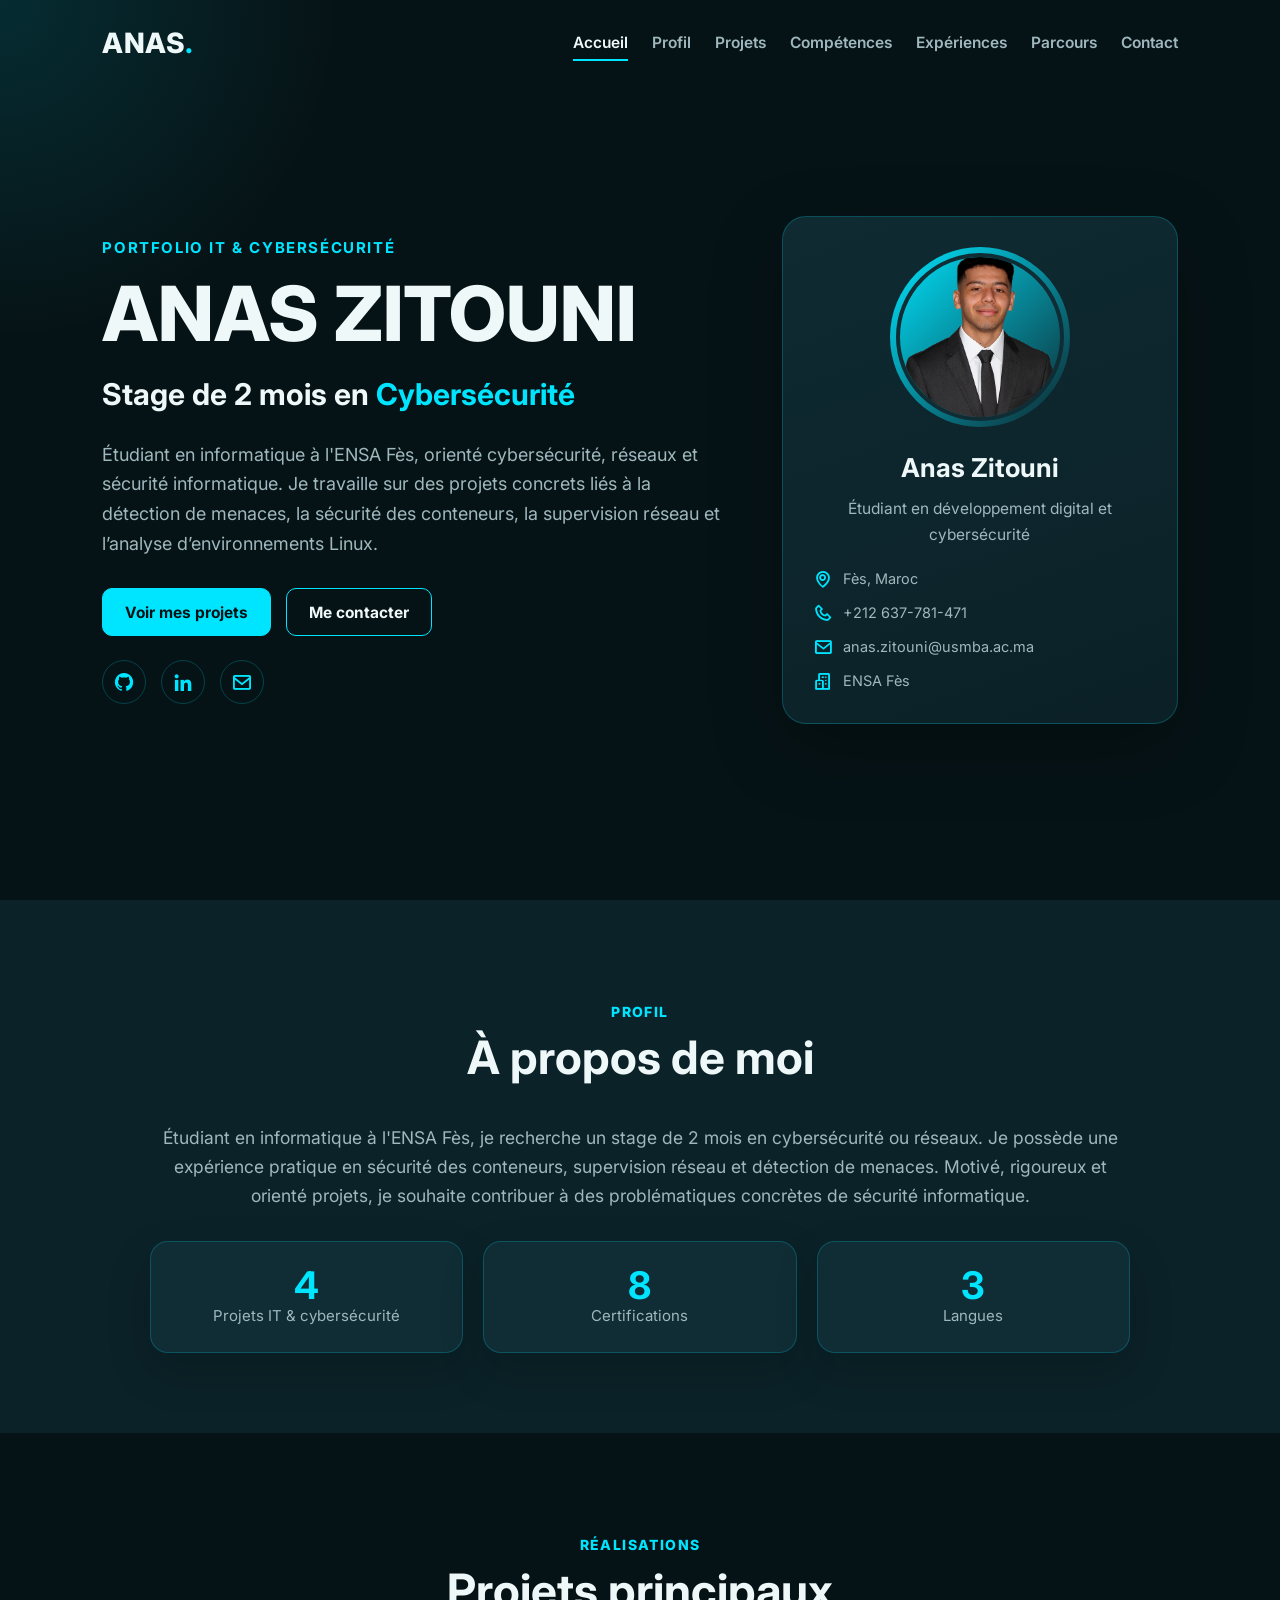
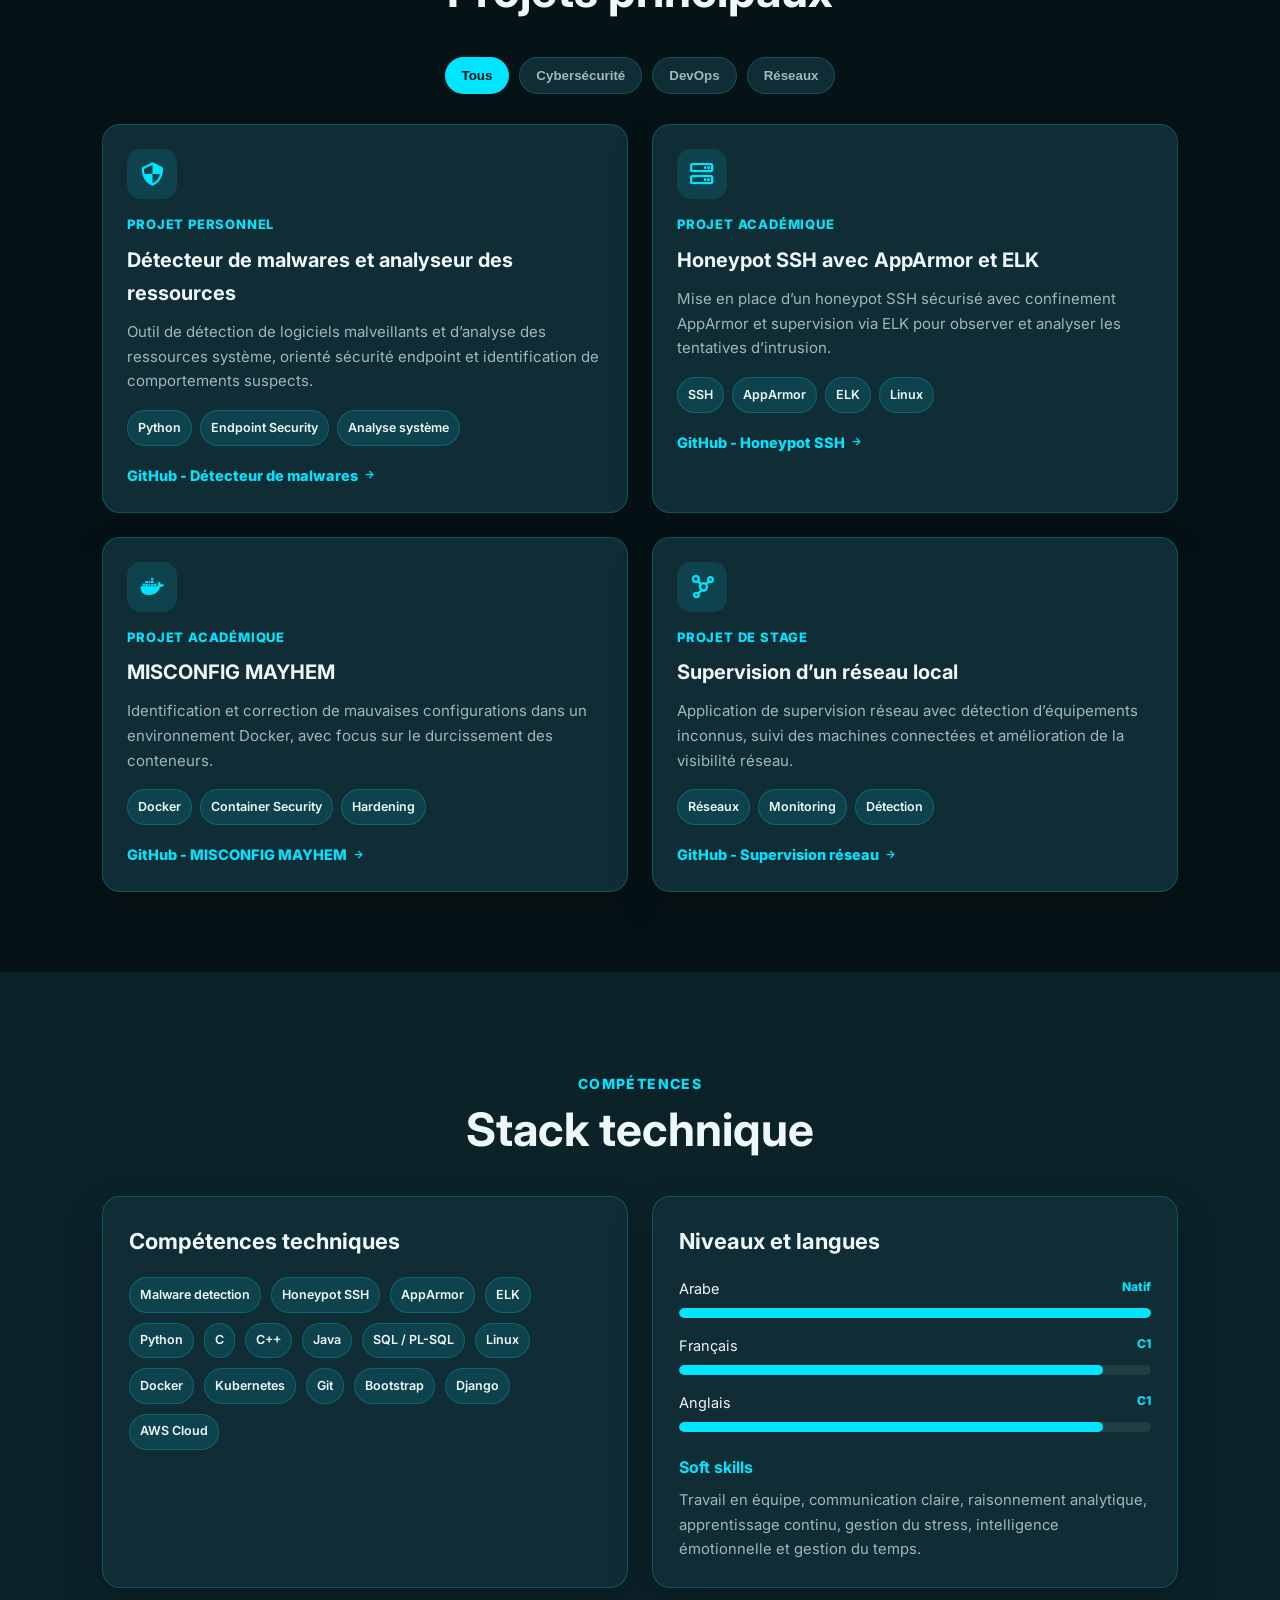
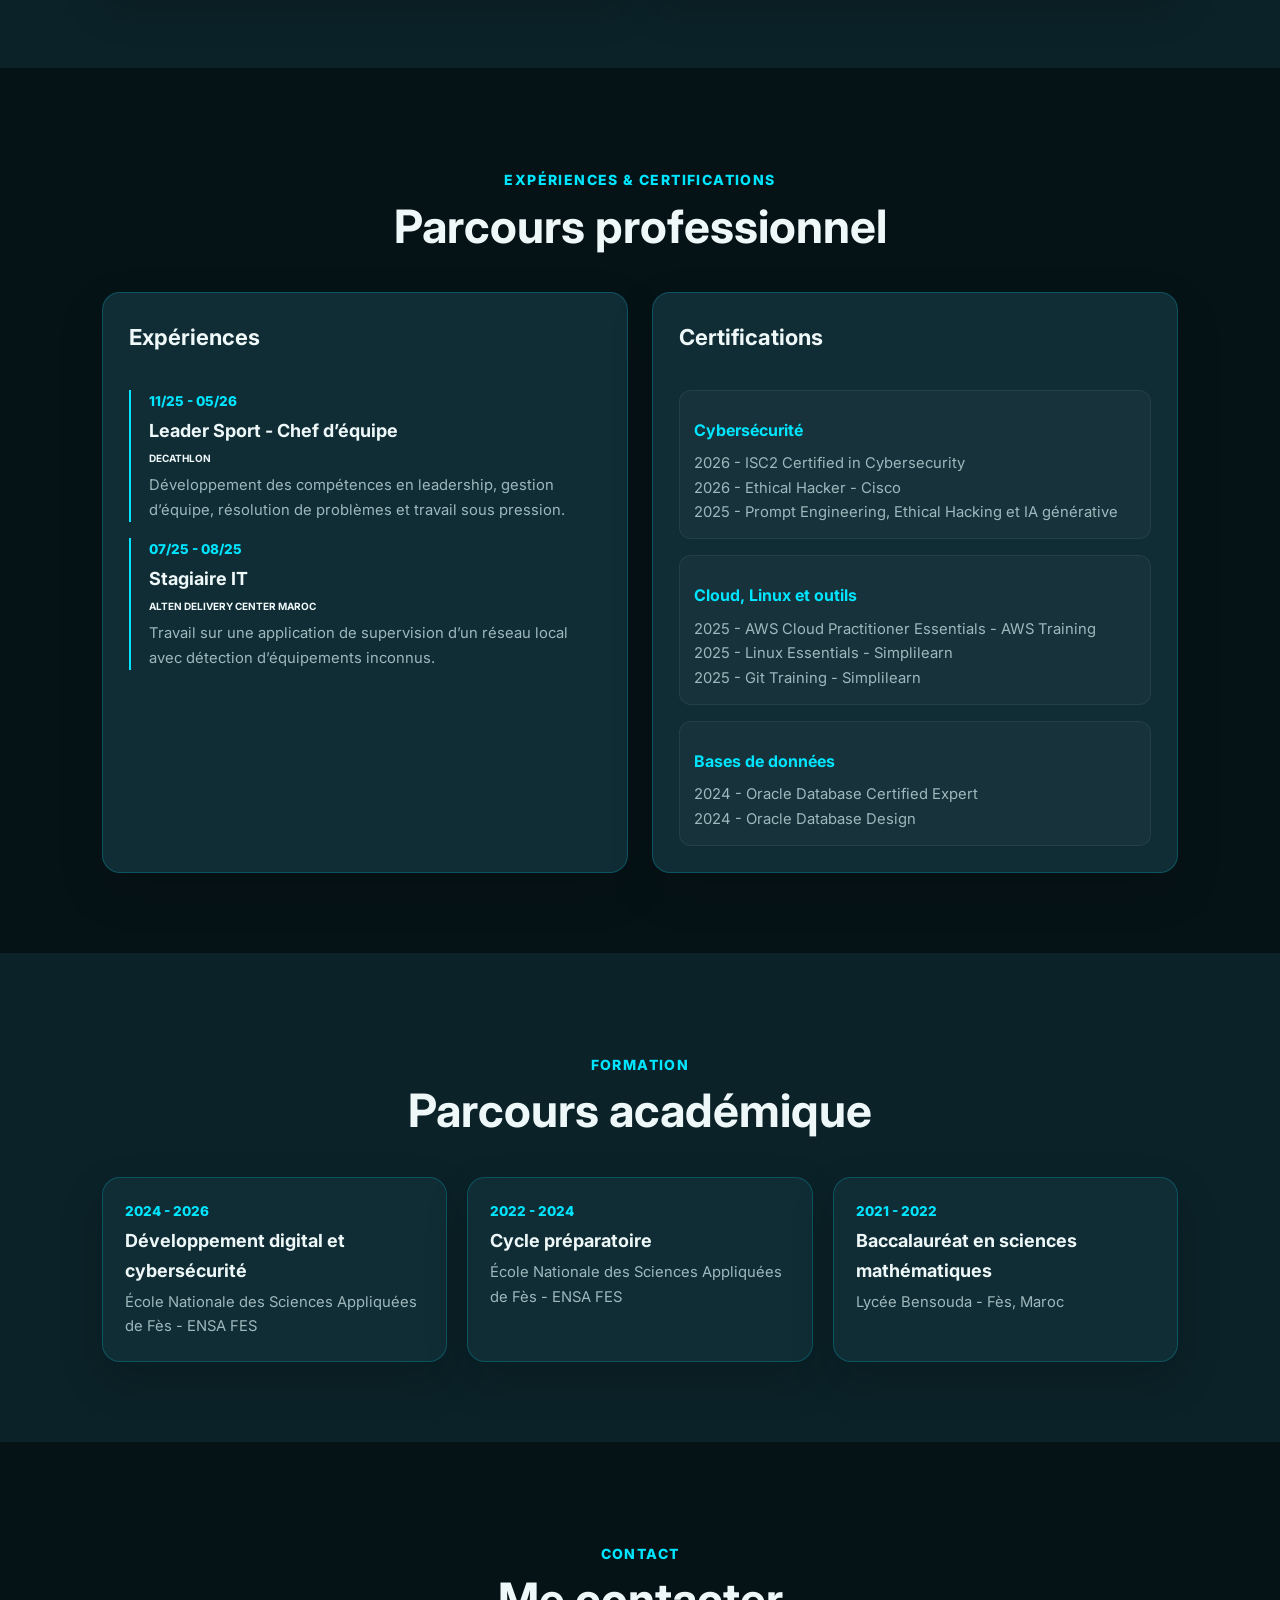
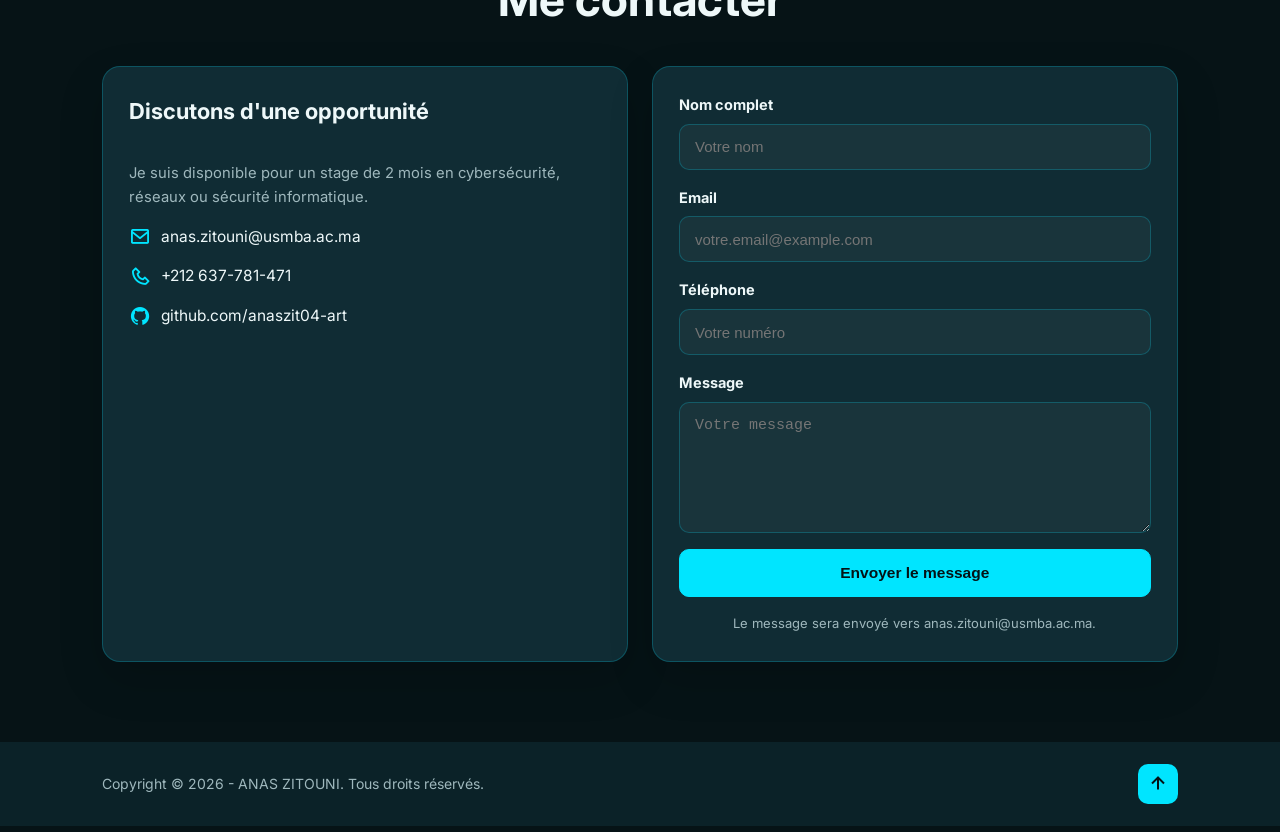
==== index.html @ c16523fe "Add portfolio files" ====
<!DOCTYPE html>
<html lang="fr">
<head>
    <meta charset="UTF-8">
    <meta name="viewport" content="width=device-width, initial-scale=1.0">
    <meta name="description" content="Portfolio d'Anas Zitouni - Cybersécurité, réseaux, Linux, Docker, supervision et détection de menaces.">
    <meta name="keywords" content="Anas Zitouni, Cybersécurité, Réseaux, ENSA Fès, Linux, Docker, Kubernetes, ELK, Honeypot SSH, Malware Detection">
    <meta name="author" content="Anas Zitouni">
    <title>Anas Zitouni | Portfolio Cybersécurité</title>

    <link rel="preconnect" href="https://fonts.googleapis.com">
    <link rel="preconnect" href="https://fonts.gstatic.com" crossorigin>
    <link href="https://fonts.googleapis.com/css2?family=Inter:wght@400;500;600;700;800&display=swap" rel="stylesheet">
    <link href="https://unpkg.com/boxicons@2.1.4/css/boxicons.min.css" rel="stylesheet">
    <link rel="stylesheet" href="style.css">
</head>
<body>
    <header class="header" id="header">
        <a href="#home" class="logo">ANAS<span>.</span></a>

        <button class="menu-btn" id="menu-icon" aria-label="Ouvrir le menu">
            <i class='bx bx-menu'></i>
        </button>

        <nav class="navbar" id="navbar">
            <a href="#home" class="active">Accueil</a>
            <a href="#about">Profil</a>
            <a href="#projects">Projets</a>
            <a href="#skills">Compétences</a>
            <a href="#experience">Expériences</a>
            <a href="#education">Parcours</a>
            <a href="#contact">Contact</a>
        </nav>
    </header>

    <main>
        <section class="home section" id="home">
            <div class="home-grid">
                <div class="home-content reveal">
                    <p class="eyebrow">Portfolio IT & Cybersécurité</p>
                    <h1>ANAS ZITOUNI</h1>
                    <h2>Stage de 2 mois en <span id="type-text">Cybersécurité</span></h2>
                    <p class="home-description">
                        Étudiant en informatique à l'ENSA Fès, orienté cybersécurité, réseaux et sécurité informatique. Je travaille sur des projets concrets liés à la détection de menaces, la sécurité des conteneurs, la supervision réseau et l’analyse d’environnements Linux.
                    </p>

                    <div class="hero-actions">
                        <a href="#projects" class="btn primary">Voir mes projets</a>
                        <a href="#contact" class="btn secondary">Me contacter</a>
                    </div>

                    <div class="social-links">
                        <a href="https://github.com/anaszit04-art" target="_blank" rel="noopener" aria-label="GitHub"><i class='bx bxl-github'></i></a>
                        <a href="https://www.linkedin.com/in/anas-zitouni-183b97251/" target="_blank" rel="noopener" aria-label="LinkedIn"><i class='bx bxl-linkedin'></i></a>
                        <a href="mailto:anas.zitouni@usmba.ac.ma" aria-label="Email"><i class='bx bx-envelope'></i></a>
                    </div>
                </div>

                <div class="home-card reveal">
                    <div class="profile-image-wrap">
                        <img src="ME_PNG.png" alt="Photo de Anas Zitouni" class="profile-image">
                    </div>
                    <h3>Anas Zitouni</h3>
                    <p>Étudiant en développement digital et cybersécurité</p>
                    <ul class="quick-info">
                        <li><i class='bx bx-map'></i> Fès, Maroc</li>
                        <li><i class='bx bx-phone'></i> +212 637-781-471</li>
                        <li><i class='bx bx-envelope'></i> anas.zitouni@usmba.ac.ma</li>
                        <li><i class='bx bx-buildings'></i> ENSA Fès</li>
                    </ul>
                </div>
            </div>
        </section>

        <section class="about section" id="about">
            <div class="section-title reveal">
                <p>Profil</p>
                <h2>À propos de moi</h2>
            </div>

            <div class="about-content reveal">
                <p>
                    Étudiant en informatique à l'ENSA Fès, je recherche un stage de 2 mois en cybersécurité ou réseaux. Je possède une expérience pratique en sécurité des conteneurs, supervision réseau et détection de menaces. Motivé, rigoureux et orienté projets, je souhaite contribuer à des problématiques concrètes de sécurité informatique.
                </p>

                <div class="stats-grid">
                    <div class="stat-card">
                        <strong data-counter="4">0</strong>
                        <span>Projets IT & cybersécurité</span>
                    </div>
                    <div class="stat-card">
                        <strong data-counter="8">0</strong>
                        <span>Certifications</span>
                    </div>
                    <div class="stat-card">
                        <strong data-counter="3">0</strong>
                        <span>Langues</span>
                    </div>
                </div>
            </div>
        </section>

        <section class="projects section" id="projects">
            <div class="section-title reveal">
                <p>Réalisations</p>
                <h2>Projets principaux</h2>
            </div>

            <div class="project-filter reveal">
                <button class="filter-btn active" data-filter="all">Tous</button>
                <button class="filter-btn" data-filter="cyber">Cybersécurité</button>
                <button class="filter-btn" data-filter="devops">DevOps</button>
                <button class="filter-btn" data-filter="network">Réseaux</button>
            </div>

            <div class="projects-grid">
                <article class="project-card reveal" data-category="cyber">
                    <div class="project-icon"><i class='bx bx-shield-quarter'></i></div>
                    <span class="project-type">Projet personnel</span>
                    <h3>Détecteur de malwares et analyseur des ressources</h3>
                    <p>Outil de détection de logiciels malveillants et d’analyse des ressources système, orienté sécurité endpoint et identification de comportements suspects.</p>
                    <div class="tags">
                        <span>Python</span><span>Endpoint Security</span><span>Analyse système</span>
                    </div>
                    <a href="https://github.com/anaszit04-art/Malware-detector-and-ressource-scanner" target="_blank" rel="noopener" class="project-link">GitHub - Détecteur de malwares <i class='bx bx-right-arrow-alt'></i></a>
                </article>

                <article class="project-card reveal" data-category="cyber devops">
                    <div class="project-icon"><i class='bx bx-server'></i></div>
                    <span class="project-type">Projet académique</span>
                    <h3>Honeypot SSH avec AppArmor et ELK</h3>
                    <p>Mise en place d’un honeypot SSH sécurisé avec confinement AppArmor et supervision via ELK pour observer et analyser les tentatives d’intrusion.</p>
                    <div class="tags">
                        <span>SSH</span><span>AppArmor</span><span>ELK</span><span>Linux</span>
                    </div>
                    <a href="https://github.com/anaszit04-art/Honeypot-SSH-avec-confinement-AppArmor-et-monitoring-ELKr" target="_blank" rel="noopener" class="project-link">GitHub - Honeypot SSH <i class='bx bx-right-arrow-alt'></i></a>
                </article>

                <article class="project-card reveal" data-category="cyber devops">
                    <div class="project-icon"><i class='bx bxl-docker'></i></div>
                    <span class="project-type">Projet académique</span>
                    <h3>MISCONFIG MAYHEM</h3>
                    <p>Identification et correction de mauvaises configurations dans un environnement Docker, avec focus sur le durcissement des conteneurs.</p>
                    <div class="tags">
                        <span>Docker</span><span>Container Security</span><span>Hardening</span>
                    </div>
                    <a href="https://github.com/anaszit04-art/MISCONFIG-MYHEM-Securing-a-containerized-application" target="_blank" rel="noopener" class="project-link">GitHub - MISCONFIG MAYHEM <i class='bx bx-right-arrow-alt'></i></a>
                </article>

                <article class="project-card reveal" data-category="network">
                    <div class="project-icon"><i class='bx bx-network-chart'></i></div>
                    <span class="project-type">Projet de stage</span>
                    <h3>Supervision d’un réseau local</h3>
                    <p>Application de supervision réseau avec détection d’équipements inconnus, suivi des machines connectées et amélioration de la visibilité réseau.</p>
                    <div class="tags">
                        <span>Réseaux</span><span>Monitoring</span><span>Détection</span>
                    </div>
                    <a href="https://github.com/anaszit04-art/Local-Network-Monitoring-and-Unknown-Devices-Detection-Application" target="_blank" rel="noopener" class="project-link">GitHub - Supervision réseau <i class='bx bx-right-arrow-alt'></i></a>
                </article>
            </div>
        </section>

        <section class="skills section" id="skills">
            <div class="section-title reveal">
                <p>Compétences</p>
                <h2>Stack technique</h2>
            </div>

            <div class="skills-layout">
                <div class="skills-card reveal">
                    <h3>Compétences techniques</h3>
                    <div class="skill-tags">
                        <span>Malware detection</span>
                        <span>Honeypot SSH</span>
                        <span>AppArmor</span>
                        <span>ELK</span>
                        <span>Python</span>
                        <span>C</span>
                        <span>C++</span>
                        <span>Java</span>
                        <span>SQL / PL-SQL</span>
                        <span>Linux</span>
                        <span>Docker</span>
                        <span>Kubernetes</span>
                        <span>Git</span>
                        <span>Bootstrap</span>
                        <span>Django</span>
                        <span>AWS Cloud</span>
                    </div>
                </div>

                <div class="skills-card reveal">
                    <h3>Niveaux et langues</h3>
                    <div class="progress-list">
                        <div class="progress-item"><div><span>Arabe</span><small>Natif</small></div><div class="progress-bar"><span data-width="100%"></span></div></div>
                        <div class="progress-item"><div><span>Français</span><small>C1</small></div><div class="progress-bar"><span data-width="90%"></span></div></div>
                        <div class="progress-item"><div><span>Anglais</span><small>C1</small></div><div class="progress-bar"><span data-width="90%"></span></div></div>
                    </div>
                    <h4>Soft skills</h4>
                    <p>Travail en équipe, communication claire, raisonnement analytique, apprentissage continu, gestion du stress, intelligence émotionnelle et gestion du temps.</p>
                </div>
            </div>
        </section>

        <section class="experience section" id="experience">
            <div class="section-title reveal">
                <p>Expériences & certifications</p>
                <h2>Parcours professionnel</h2>
            </div>

            <div class="timeline-grid">
                <div class="timeline-column reveal">
                    <h3>Expériences</h3>
                    <div class="timeline-item">
                        <span>11/25 - 05/26</span>
                        <h4>Leader Sport - Chef d’équipe</h4>
                        <strong>DECATHLON</strong>
                        <p>Développement des compétences en leadership, gestion d’équipe, résolution de problèmes et travail sous pression.</p>
                    </div>
                    <div class="timeline-item">
                        <span>07/25 - 08/25</span>
                        <h4>Stagiaire IT</h4>
                        <strong>ALTEN DELIVERY CENTER MAROC</strong>
                        <p>Travail sur une application de supervision d’un réseau local avec détection d’équipements inconnus.</p>
                    </div>
                </div>

                <div class="timeline-column reveal">
                    <h3>Certifications</h3>
                    <div class="cert-group">
                        <h4>Cybersécurité</h4>
                        <p>2026 - ISC2 Certified in Cybersecurity</p>
                        <p>2026 - Ethical Hacker - Cisco</p>
                        <p>2025 - Prompt Engineering, Ethical Hacking et IA générative</p>
                    </div>
                    <div class="cert-group">
                        <h4>Cloud, Linux et outils</h4>
                        <p>2025 - AWS Cloud Practitioner Essentials - AWS Training</p>
                        <p>2025 - Linux Essentials - Simplilearn</p>
                        <p>2025 - Git Training - Simplilearn</p>
                    </div>
                    <div class="cert-group">
                        <h4>Bases de données</h4>
                        <p>2024 - Oracle Database Certified Expert</p>
                        <p>2024 - Oracle Database Design</p>
                    </div>
                </div>
            </div>
        </section>

        <section class="education section" id="education">
            <div class="section-title reveal">
                <p>Formation</p>
                <h2>Parcours académique</h2>
            </div>

            <div class="education-cards">
                <article class="edu-card reveal">
                    <span>2024 - 2026</span>
                    <h3>Développement digital et cybersécurité</h3>
                    <p>École Nationale des Sciences Appliquées de Fès - ENSA FES</p>
                </article>
                <article class="edu-card reveal">
                    <span>2022 - 2024</span>
                    <h3>Cycle préparatoire</h3>
                    <p>École Nationale des Sciences Appliquées de Fès - ENSA FES</p>
                </article>
                <article class="edu-card reveal">
                    <span>2021 - 2022</span>
                    <h3>Baccalauréat en sciences mathématiques</h3>
                    <p>Lycée Bensouda - Fès, Maroc</p>
                </article>
            </div>
        </section>

        <section class="contact section" id="contact">
            <div class="section-title reveal">
                <p>Contact</p>
                <h2>Me contacter</h2>
            </div>

            <div class="contact-grid">
                <div class="contact-info reveal">
                    <h3>Discutons d'une opportunité</h3>
                    <p>Je suis disponible pour un stage de 2 mois en cybersécurité, réseaux ou sécurité informatique.</p>
                    <a href="mailto:anas.zitouni@usmba.ac.ma"><i class='bx bx-envelope'></i> anas.zitouni@usmba.ac.ma</a>
                    <a href="tel:+212637781471"><i class='bx bx-phone'></i> +212 637-781-471</a>
                    <a href="https://github.com/anaszit04-art" target="_blank" rel="noopener"><i class='bx bxl-github'></i> github.com/anaszit04-art</a>
                </div>

                <form class="contact-form reveal" id="contact-form" action="https://formsubmit.co/anas.zitouni@usmba.ac.ma" method="POST">
                    <input type="hidden" name="_subject" value="Nouveau message depuis le portfolio de Anas Zitouni">
                    <input type="hidden" name="_template" value="table">
                    <input type="hidden" name="_captcha" value="false">
                    <input type="text" name="_honey" style="display:none">

                    <div class="form-row">
                        <label for="name">Nom complet</label>
                        <input type="text" id="name" name="name" placeholder="Votre nom" required>
                    </div>
                    <div class="form-row">
                        <label for="email">Email</label>
                        <input type="email" id="email" name="email" placeholder="votre.email@example.com" required>
                    </div>
                    <div class="form-row">
                        <label for="phone">Téléphone</label>
                        <input type="tel" id="phone" name="phone" placeholder="Votre numéro">
                    </div>
                    <div class="form-row">
                        <label for="message">Message</label>
                        <textarea id="message" name="message" rows="6" placeholder="Votre message" required></textarea>
                    </div>
                    <button type="submit" class="btn primary full">Envoyer le message</button>
                    <p class="form-note" id="form-note">Le message sera envoyé vers anas.zitouni@usmba.ac.ma.</p>
                </form>
            </div>
        </section>
    </main>

    <footer class="footer">
        <p>Copyright &copy; 2026 - ANAS ZITOUNI. Tous droits réservés.</p>
        <a href="#home" class="top-link" aria-label="Retour en haut"><i class='bx bx-up-arrow-alt'></i></a>
    </footer>

    <script src="main.js"></script>
</body>
</html>
---- style.css ----
* {
    margin: 0;
    padding: 0;
    box-sizing: border-box;
    text-decoration: none;
    border: none;
    outline: none;
    scroll-behavior: smooth;
}

:root {
    --bg: #061316;
    --bg-soft: #0b2228;
    --card: #102c34;
    --card-hover: #153943;
    --text: #eef8f9;
    --muted: #9fb8bd;
    --primary: #00e5ff;
    --primary-soft: rgba(0, 229, 255, 0.12);
    --border: rgba(0, 229, 255, 0.22);
    --shadow: 0 24px 70px rgba(0, 0, 0, 0.28);
}

html {
    font-size: 62.5%;
    overflow-x: hidden;
}

body {
    font-family: 'Inter', sans-serif;
    color: var(--text);
    background: radial-gradient(circle at top left, rgba(0, 229, 255, 0.12), transparent 34rem), var(--bg);
    line-height: 1.65;
}

body.menu-open {
    overflow: hidden;
}

.header {
    position: fixed;
    top: 0;
    left: 0;
    width: 100%;
    padding: 2rem 8%;
    display: flex;
    align-items: center;
    justify-content: space-between;
    z-index: 1000;
    transition: 0.3s ease;
}

.header.sticky {
    background: rgba(6, 19, 22, 0.88);
    backdrop-filter: blur(14px);
    box-shadow: 0 10px 30px rgba(0, 0, 0, 0.25);
    padding: 1.3rem 8%;
}

.logo {
    color: var(--text);
    font-size: 2.8rem;
    font-weight: 800;
    letter-spacing: 0.05rem;
}

.logo span,
.section-title span,
.home h2 span {
    color: var(--primary);
}

.navbar {
    display: flex;
    align-items: center;
    gap: 2.4rem;
}

.navbar a {
    color: var(--muted);
    font-size: 1.55rem;
    font-weight: 600;
    transition: 0.25s ease;
    position: relative;
}

.navbar a::after {
    content: '';
    position: absolute;
    left: 0;
    bottom: -0.55rem;
    width: 0;
    height: 0.2rem;
    background: var(--primary);
    transition: 0.25s ease;
}

.navbar a:hover,
.navbar a.active {
    color: var(--text);
}

.navbar a:hover::after,
.navbar a.active::after {
    width: 100%;
}

.menu-btn {
    display: none;
    background: transparent;
    color: var(--text);
    font-size: 3.4rem;
    cursor: pointer;
}

.section {
    padding: 10rem 8% 8rem;
}

.home {
    min-height: 100vh;
    display: flex;
    align-items: center;
    padding-top: 12rem;
}

.home-grid {
    width: 100%;
    display: grid;
    grid-template-columns: 1.35fr 0.85fr;
    gap: 5rem;
    align-items: center;
}

.eyebrow {
    color: var(--primary);
    font-size: 1.5rem;
    font-weight: 700;
    text-transform: uppercase;
    letter-spacing: 0.16rem;
    margin-bottom: 1.4rem;
}

.home h1 {
    font-size: clamp(4.4rem, 7vw, 7.6rem);
    line-height: 1.05;
    font-weight: 800;
    margin-bottom: 1.6rem;
}

.home h2 {
    font-size: clamp(2rem, 3vw, 3rem);
    margin-bottom: 2rem;
    color: var(--text);
}

.home-description {
    max-width: 72rem;
    color: var(--muted);
    font-size: 1.8rem;
    margin-bottom: 3rem;
}

.hero-actions,
.social-links {
    display: flex;
    align-items: center;
    gap: 1.5rem;
    flex-wrap: wrap;
}

.btn {
    display: inline-flex;
    align-items: center;
    justify-content: center;
    min-height: 4.8rem;
    padding: 0 2.2rem;
    border-radius: 1rem;
    border: 0.1rem solid var(--primary);
    font-size: 1.55rem;
    font-weight: 700;
    color: var(--text);
    transition: 0.25s ease;
    cursor: pointer;
}

.btn.primary {
    background: var(--primary);
    color: #041215;
}

.btn.primary:hover {
    transform: translateY(-0.3rem);
    box-shadow: 0 16px 35px rgba(0, 229, 255, 0.22);
}

.btn.secondary {
    background: transparent;
}

.btn.secondary:hover {
    background: var(--primary-soft);
    transform: translateY(-0.3rem);
}

.btn.full {
    width: 100%;
}

.social-links {
    margin-top: 2.4rem;
}

.social-links a {
    width: 4.4rem;
    height: 4.4rem;
    display: inline-flex;
    align-items: center;
    justify-content: center;
    border: 0.1rem solid var(--border);
    border-radius: 50%;
    color: var(--primary);
    font-size: 2.2rem;
    transition: 0.25s ease;
}

.social-links a:hover {
    background: var(--primary);
    color: #041215;
    transform: translateY(-0.3rem);
}

.home-card {
    background: linear-gradient(160deg, rgba(16, 44, 52, 0.96), rgba(11, 34, 40, 0.96));
    border: 0.1rem solid var(--border);
    border-radius: 2.4rem;
    padding: 3rem;
    box-shadow: var(--shadow);
    text-align: center;
}

.profile-image-wrap {
    width: 18rem;
    height: 18rem;
    margin: 0 auto 2rem;
    padding: 0.6rem;
    border-radius: 50%;
    background: linear-gradient(135deg, var(--primary), transparent);
}

.profile-image {
    width: 100%;
    height: 100%;
    object-fit: cover;
    border-radius: 50%;
    border: 0.4rem solid var(--card);
}

.home-card h3 {
    font-size: 2.6rem;
    margin-bottom: 0.6rem;
}

.home-card p {
    color: var(--muted);
    font-size: 1.55rem;
    margin-bottom: 2rem;
}

.quick-info {
    list-style: none;
    display: grid;
    gap: 1rem;
    text-align: left;
}

.quick-info li {
    display: flex;
    gap: 1rem;
    align-items: center;
    font-size: 1.45rem;
    color: var(--muted);
    word-break: break-word;
}

.quick-info i {
    color: var(--primary);
    font-size: 2rem;
}

.section-title {
    text-align: center;
    max-width: 76rem;
    margin: 0 auto 4rem;
}

.section-title p {
    color: var(--primary);
    text-transform: uppercase;
    letter-spacing: 0.14rem;
    font-size: 1.4rem;
    font-weight: 800;
    margin-bottom: 0.8rem;
}

.section-title h2 {
    font-size: clamp(3rem, 4vw, 4.6rem);
    line-height: 1.15;
}

.about,
.skills,
.education {
    background: var(--bg-soft);
}

.about-content {
    max-width: 98rem;
    margin: 0 auto;
    text-align: center;
}

.about-content > p {
    font-size: 1.75rem;
    color: var(--muted);
    margin-bottom: 3rem;
}

.stats-grid {
    display: grid;
    grid-template-columns: repeat(3, 1fr);
    gap: 2rem;
}

.stat-card,
.project-card,
.skills-card,
.timeline-column,
.edu-card,
.contact-info,
.contact-form {
    background: var(--card);
    border: 0.1rem solid var(--border);
    border-radius: 1.8rem;
    box-shadow: 0 18px 45px rgba(0, 0, 0, 0.16);
}

.stat-card {
    padding: 2.4rem;
}

.stat-card strong {
    display: block;
    color: var(--primary);
    font-size: 3.8rem;
    line-height: 1;
}

.stat-card span {
    color: var(--muted);
    font-size: 1.5rem;
}

.project-filter {
    display: flex;
    justify-content: center;
    gap: 1rem;
    flex-wrap: wrap;
    margin-bottom: 3rem;
}

.filter-btn {
    padding: 1rem 1.6rem;
    border-radius: 999px;
    background: var(--card);
    color: var(--muted);
    border: 0.1rem solid var(--border);
    font-weight: 700;
    cursor: pointer;
    transition: 0.25s ease;
}

.filter-btn:hover,
.filter-btn.active {
    background: var(--primary);
    color: #041215;
}

.projects-grid {
    display: grid;
    grid-template-columns: repeat(2, minmax(0, 1fr));
    gap: 2.4rem;
}

.project-card {
    padding: 2.4rem;
    transition: 0.25s ease;
}

.project-card:hover {
    transform: translateY(-0.7rem);
    background: var(--card-hover);
}

.project-card.hide {
    display: none;
}

.project-icon {
    width: 5rem;
    height: 5rem;
    display: flex;
    align-items: center;
    justify-content: center;
    border-radius: 1.4rem;
    background: var(--primary-soft);
    color: var(--primary);
    font-size: 2.8rem;
    margin-bottom: 1.5rem;
}

.project-type {
    color: var(--primary);
    font-size: 1.3rem;
    font-weight: 800;
    text-transform: uppercase;
    letter-spacing: 0.08rem;
}

.project-card h3 {
    font-size: 2rem;
    margin: 0.8rem 0 1rem;
}

.project-card p {
    color: var(--muted);
    font-size: 1.5rem;
    margin-bottom: 1.6rem;
}

.tags {
    display: flex;
    flex-wrap: wrap;
    gap: 0.8rem;
    margin-bottom: 1.8rem;
}

.tags span,
.skill-tags span {
    display: inline-flex;
    padding: 0.65rem 1rem;
    border-radius: 999px;
    background: var(--primary-soft);
    color: var(--text);
    border: 0.1rem solid var(--border);
    font-size: 1.25rem;
    font-weight: 600;
}

.project-link {
    color: var(--primary);
    font-weight: 800;
    font-size: 1.45rem;
    display: inline-flex;
    align-items: center;
    gap: 0.4rem;
}

.skills-layout,
.timeline-grid,
.contact-grid {
    display: grid;
    grid-template-columns: repeat(2, minmax(0, 1fr));
    gap: 2.4rem;
}

.skills-card,
.timeline-column,
.contact-info,
.contact-form {
    padding: 2.6rem;
}

.skills-card h3,
.timeline-column h3,
.contact-info h3 {
    font-size: 2.2rem;
    margin-bottom: 1.8rem;
}

.skill-tags {
    display: flex;
    flex-wrap: wrap;
    gap: 1rem;
}

.progress-list {
    display: grid;
    gap: 1.6rem;
    margin-bottom: 2.2rem;
}

.progress-item > div:first-child {
    display: flex;
    justify-content: space-between;
    gap: 1rem;
    font-size: 1.45rem;
    margin-bottom: 0.7rem;
}

.progress-item small {
    color: var(--primary);
    font-weight: 800;
}

.progress-bar {
    height: 1rem;
    background: rgba(255, 255, 255, 0.08);
    border-radius: 999px;
    overflow: hidden;
}

.progress-bar span {
    display: block;
    width: 0;
    height: 100%;
    background: var(--primary);
    border-radius: 999px;
    transition: width 1.2s ease;
}

.skills-card h4,
.cert-group h4 {
    color: var(--primary);
    font-size: 1.6rem;
    margin: 1.2rem 0 0.8rem;
}

.skills-card p,
.timeline-item p,
.cert-group p,
.edu-card p,
.contact-info p {
    color: var(--muted);
    font-size: 1.48rem;
}

.timeline-column {
    display: grid;
    gap: 1.6rem;
    align-content: start;
}

.timeline-item {
    padding-left: 1.8rem;
    border-left: 0.2rem solid var(--primary);
}

.timeline-item span,
.edu-card span {
    color: var(--primary);
    font-weight: 800;
    font-size: 1.35rem;
}

.timeline-item h4,
.edu-card h3 {
    font-size: 1.8rem;
    margin: 0.4rem 0;
}

.timeline-item strong {
    color: var(--text);
    display: block;
    margin-bottom: 0.7rem;
}

.cert-group {
    padding: 1.4rem;
    border-radius: 1.2rem;
    background: rgba(255, 255, 255, 0.03);
    border: 0.1rem solid rgba(255, 255, 255, 0.06);
}

.education-cards {
    display: grid;
    grid-template-columns: repeat(3, minmax(0, 1fr));
    gap: 2rem;
}

.edu-card {
    padding: 2.2rem;
}

.contact-info {
    display: flex;
    flex-direction: column;
    gap: 1.4rem;
}

.contact-info a {
    color: var(--text);
    font-size: 1.55rem;
    display: inline-flex;
    align-items: center;
    gap: 1rem;
}

.contact-info i {
    color: var(--primary);
    font-size: 2.2rem;
}

.contact-form {
    display: grid;
    gap: 1.6rem;
}

.form-row {
    display: grid;
    gap: 0.7rem;
}

.form-row label {
    color: var(--text);
    font-size: 1.45rem;
    font-weight: 700;
}

.form-row input,
.form-row textarea {
    width: 100%;
    padding: 1.35rem 1.5rem;
    border-radius: 1rem;
    border: 0.1rem solid var(--border);
    color: var(--text);
    background: rgba(255, 255, 255, 0.04);
    font-size: 1.5rem;
    transition: 0.25s ease;
}

.form-row input:focus,
.form-row textarea:focus {
    border-color: var(--primary);
    box-shadow: 0 0 0 0.35rem var(--primary-soft);
}

.form-note {
    color: var(--muted);
    font-size: 1.3rem;
    text-align: center;
}

.footer {
    padding: 2.2rem 8%;
    background: var(--bg-soft);
    display: flex;
    align-items: center;
    justify-content: space-between;
    gap: 2rem;
}

.footer p {
    color: var(--muted);
    font-size: 1.4rem;
}

.top-link {
    width: 4rem;
    height: 4rem;
    border-radius: 1rem;
    background: var(--primary);
    color: #041215;
    display: inline-flex;
    align-items: center;
    justify-content: center;
    font-size: 2.4rem;
}

.reveal {
    opacity: 0;
    transform: translateY(2.2rem);
    transition: opacity 0.6s ease, transform 0.6s ease;
}

.reveal.visible {
    opacity: 1;
    transform: translateY(0);
}

@media (max-width: 1100px) {
    html { font-size: 58%; }
    .home-grid,
    .skills-layout,
    .timeline-grid,
    .contact-grid {
        grid-template-columns: 1fr;
    }
    .home-card { max-width: 52rem; }
}

@media (max-width: 900px) {
    .header,
    .header.sticky {
        padding: 1.5rem 5%;
    }

    .section {
        padding: 9rem 5% 6rem;
    }

    .menu-btn {
        display: inline-flex;
        z-index: 1001;
    }

    .navbar {
        position: fixed;
        top: 0;
        right: -100%;
        width: min(32rem, 82vw);
        height: 100vh;
        flex-direction: column;
        align-items: flex-start;
        justify-content: center;
        padding: 7rem 3rem;
        background: rgba(6, 19, 22, 0.96);
        backdrop-filter: blur(14px);
        border-left: 0.1rem solid var(--border);
        transition: 0.3s ease;
    }

    .navbar.active {
        right: 0;
    }

    .navbar a {
        font-size: 2rem;
    }

    .projects-grid,
    .education-cards,
    .stats-grid {
        grid-template-columns: 1fr;
    }
}

@media (max-width: 560px) {
    html { font-size: 52%; }
    .home h1 { font-size: 4.4rem; }
    .hero-actions { align-items: stretch; }
    .hero-actions .btn { width: 100%; }
    .footer { flex-direction: column; text-align: center; }
}
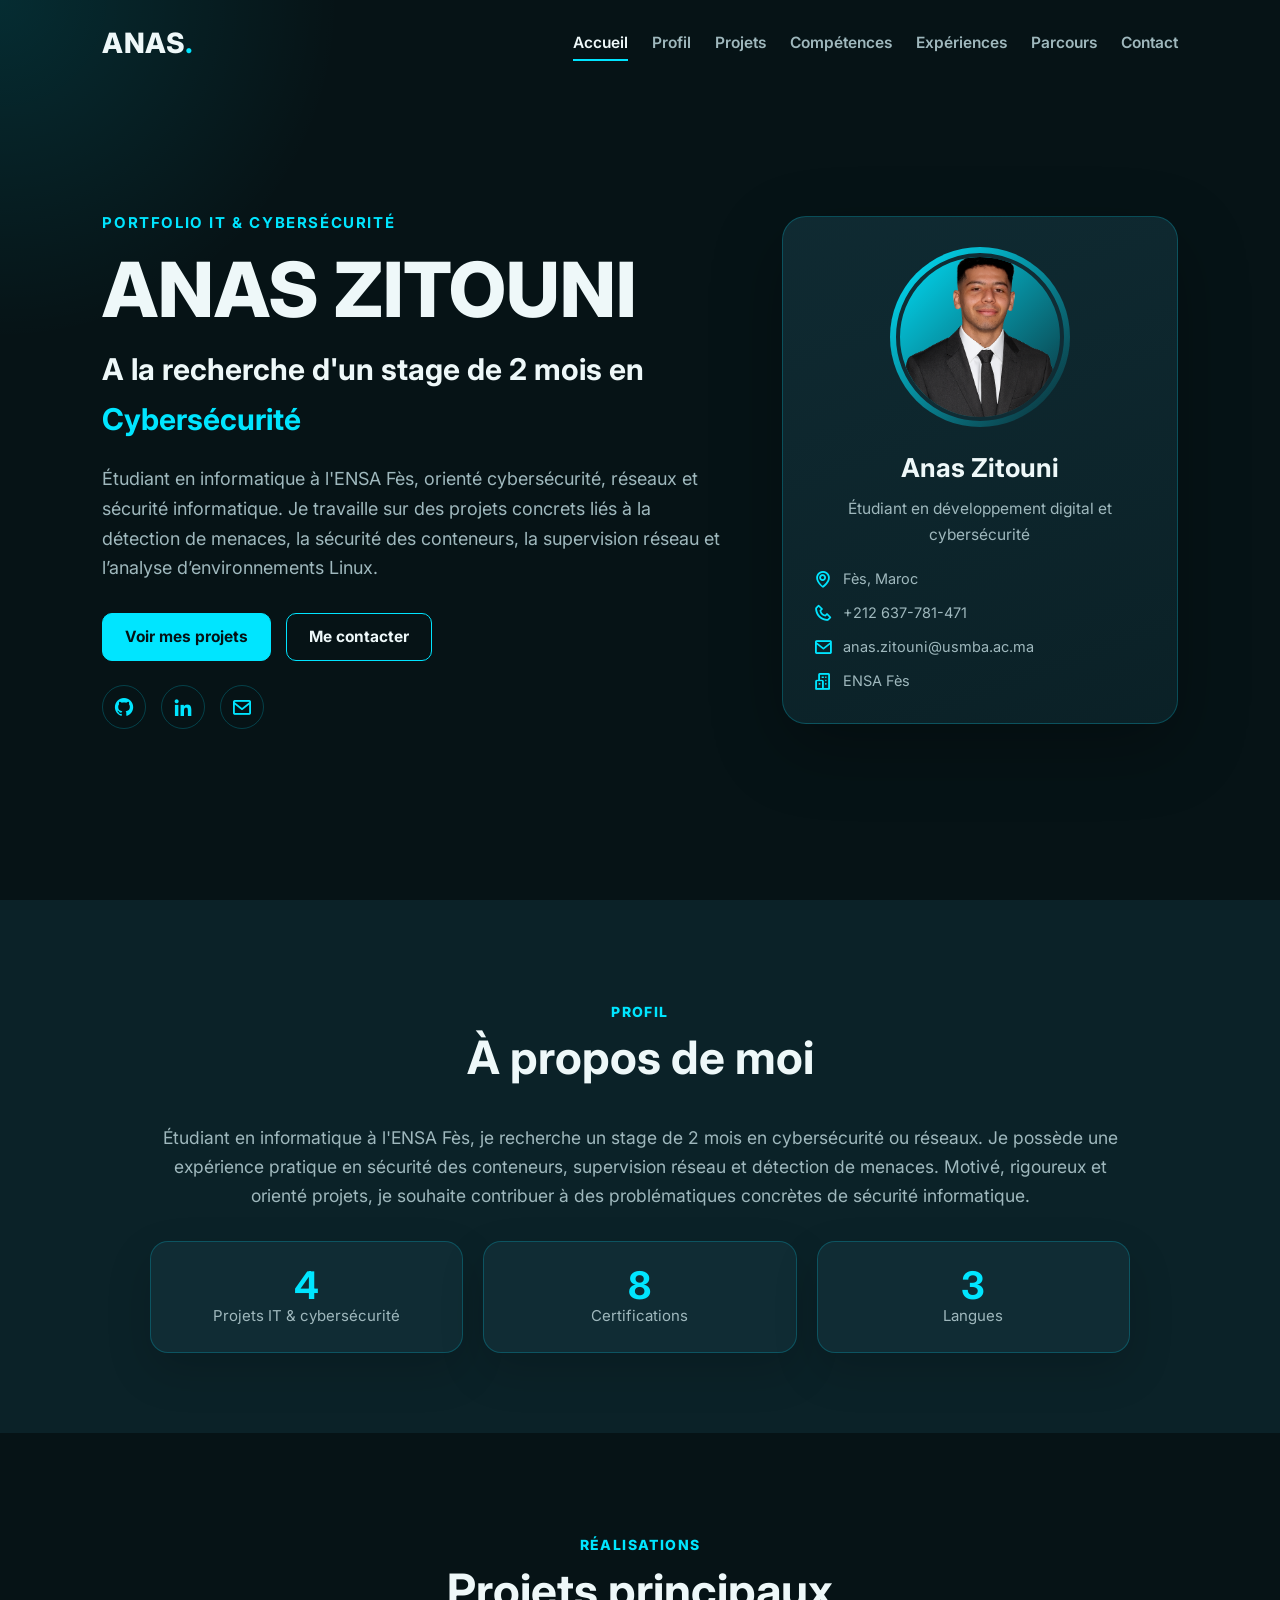
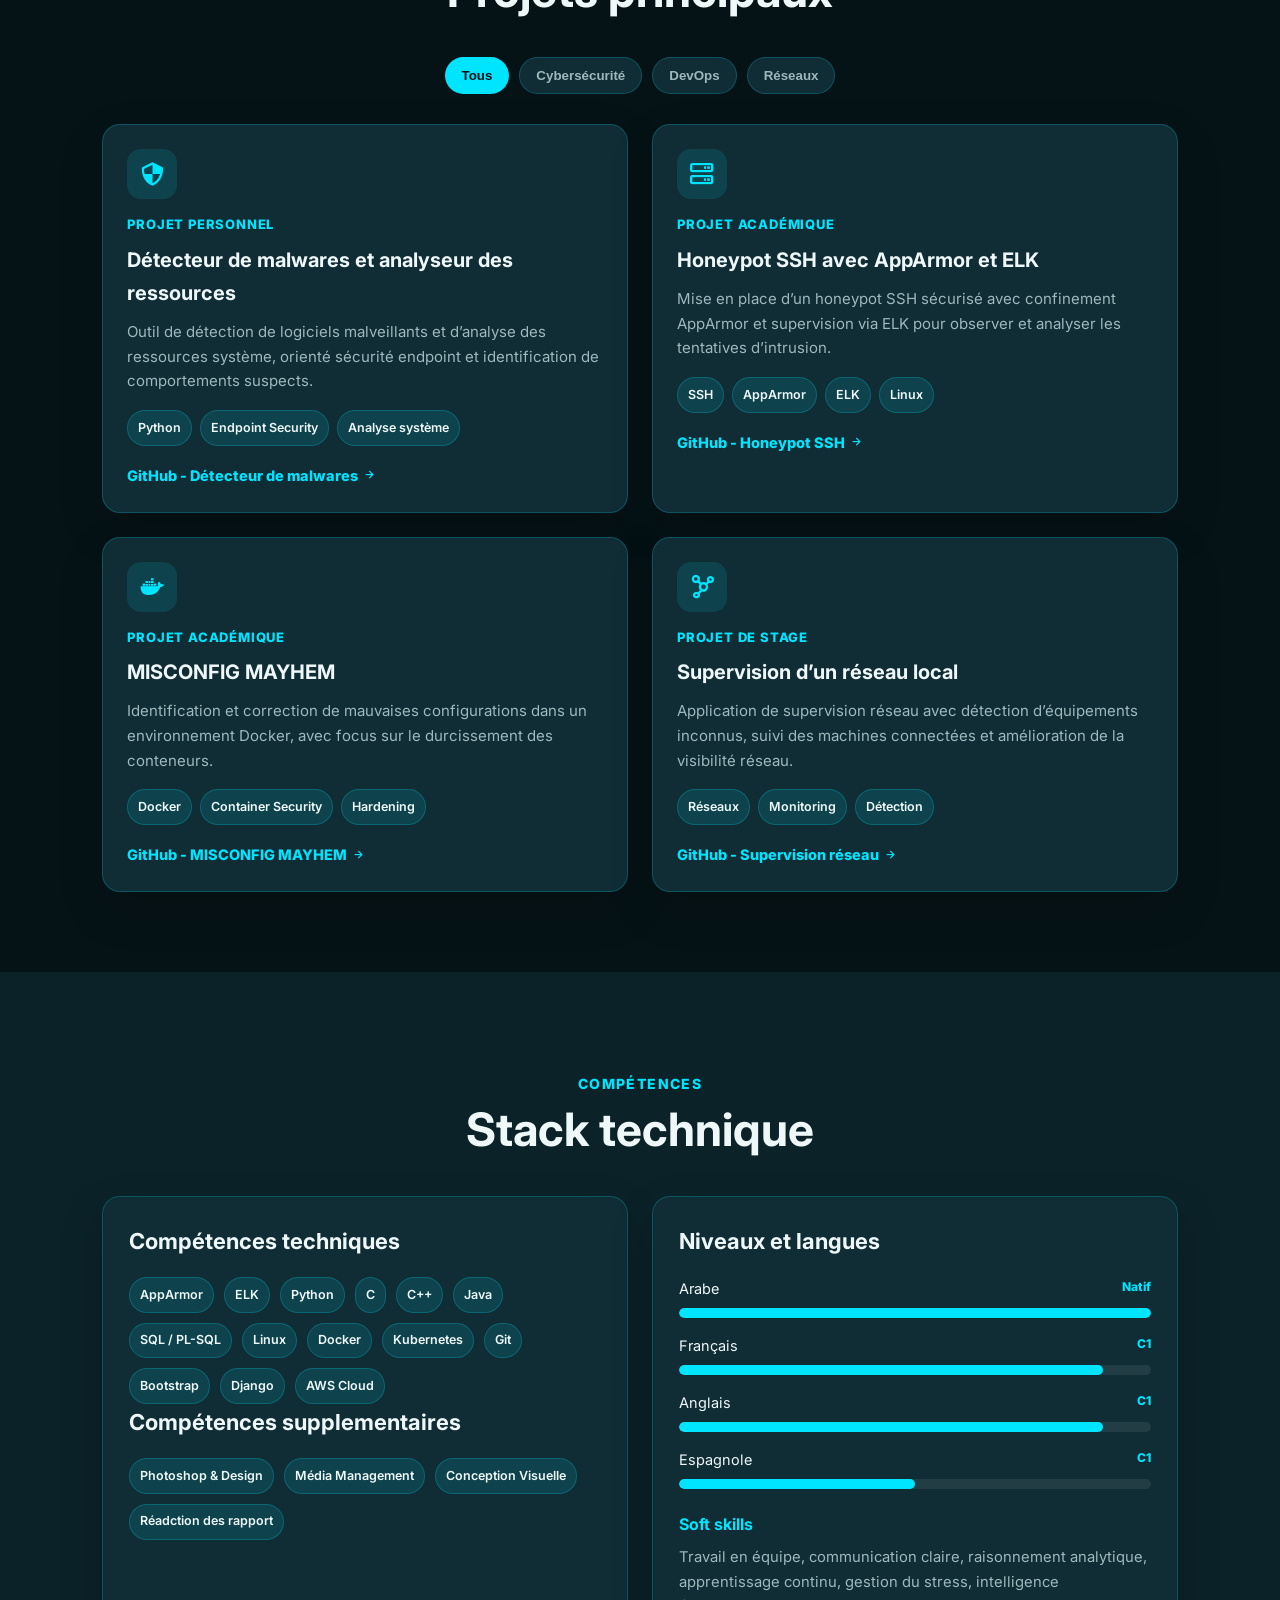
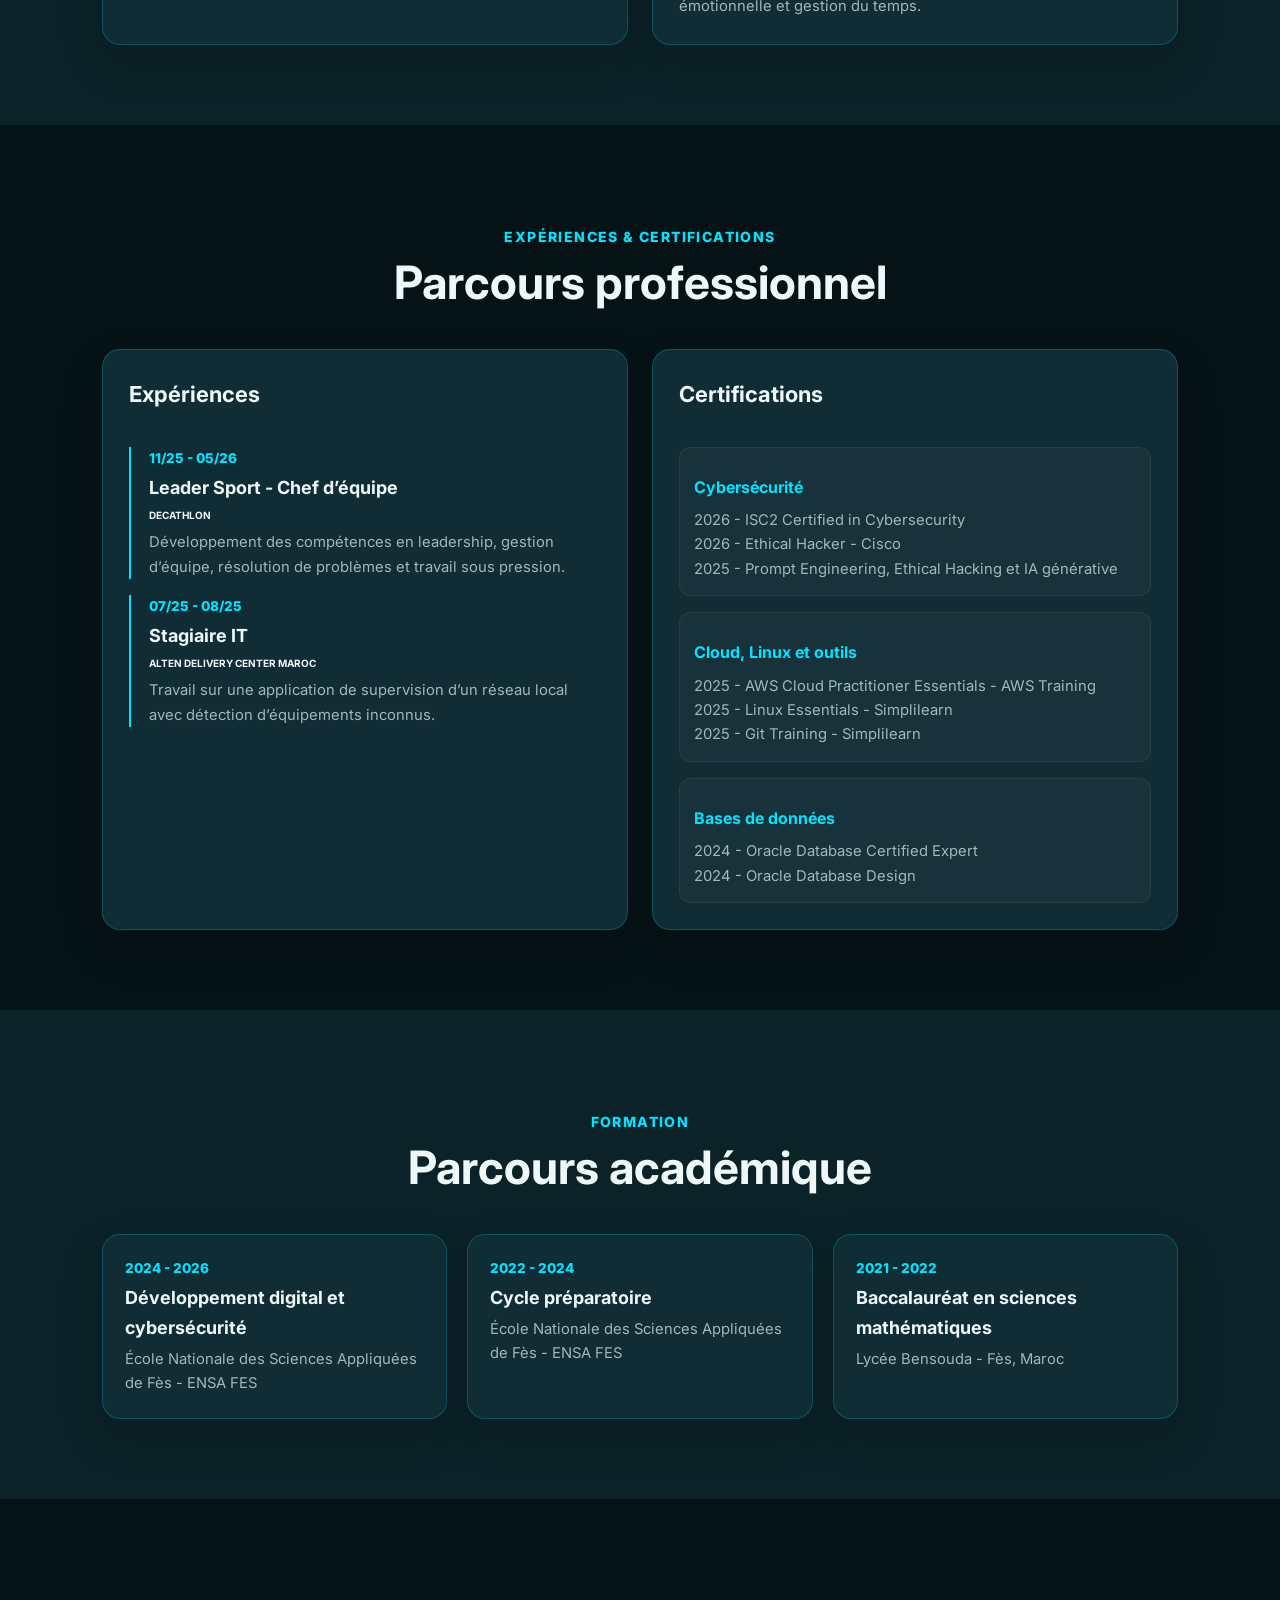
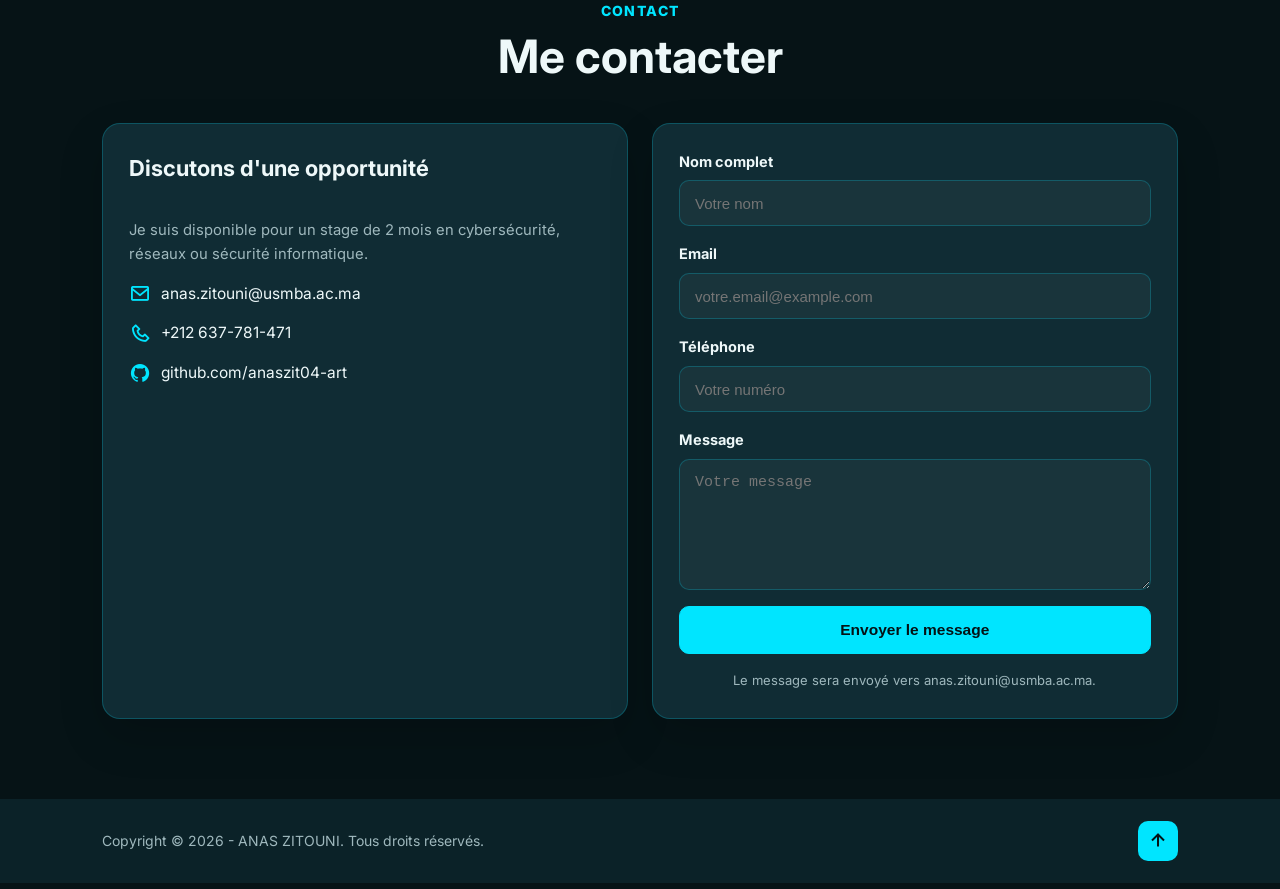
==== commit b934c9ea: "Update index.html" ====
--- a/index.html
+++ b/index.html
@@ -39,7 +39,7 @@
                 <div class="home-content reveal">
                     <p class="eyebrow">Portfolio IT & Cybersécurité</p>
                     <h1>ANAS ZITOUNI</h1>
-                    <h2>Stage de 2 mois en <span id="type-text">Cybersécurité</span></h2>
+                    <h2>A la recherche d'un stage de 2 mois en <span id="type-text">Cybersécurité</span></h2>
                     <p class="home-description">
                         Étudiant en informatique à l'ENSA Fès, orienté cybersécurité, réseaux et sécurité informatique. Je travaille sur des projets concrets liés à la détection de menaces, la sécurité des conteneurs, la supervision réseau et l’analyse d’environnements Linux.
                     </p>
@@ -170,8 +170,6 @@
                 <div class="skills-card reveal">
                     <h3>Compétences techniques</h3>
                     <div class="skill-tags">
-                        <span>Malware detection</span>
-                        <span>Honeypot SSH</span>
                         <span>AppArmor</span>
                         <span>ELK</span>
                         <span>Python</span>
@@ -187,6 +185,13 @@
                         <span>Django</span>
                         <span>AWS Cloud</span>
                     </div>
+                    <h3>Compétences supplementaires</h3>
+                    <div class="skill-tags">
+                        <span>Photoshop & Design</span>
+                        <span>Média Management</span>
+                        <span>Conception Visuelle</span>
+                        <span>Réadction des rapport</span>
+                    </div>
                 </div>
 
                 <div class="skills-card reveal">
@@ -195,6 +200,7 @@
                         <div class="progress-item"><div><span>Arabe</span><small>Natif</small></div><div class="progress-bar"><span data-width="100%"></span></div></div>
                         <div class="progress-item"><div><span>Français</span><small>C1</small></div><div class="progress-bar"><span data-width="90%"></span></div></div>
                         <div class="progress-item"><div><span>Anglais</span><small>C1</small></div><div class="progress-bar"><span data-width="90%"></span></div></div>
+                        <div class="progress-item"><div><span>Espagnole</span><small>C1</small></div><div class="progress-bar"><span data-width="50%"></span></div></div>
                     </div>
                     <h4>Soft skills</h4>
                     <p>Travail en équipe, communication claire, raisonnement analytique, apprentissage continu, gestion du stress, intelligence émotionnelle et gestion du temps.</p>
